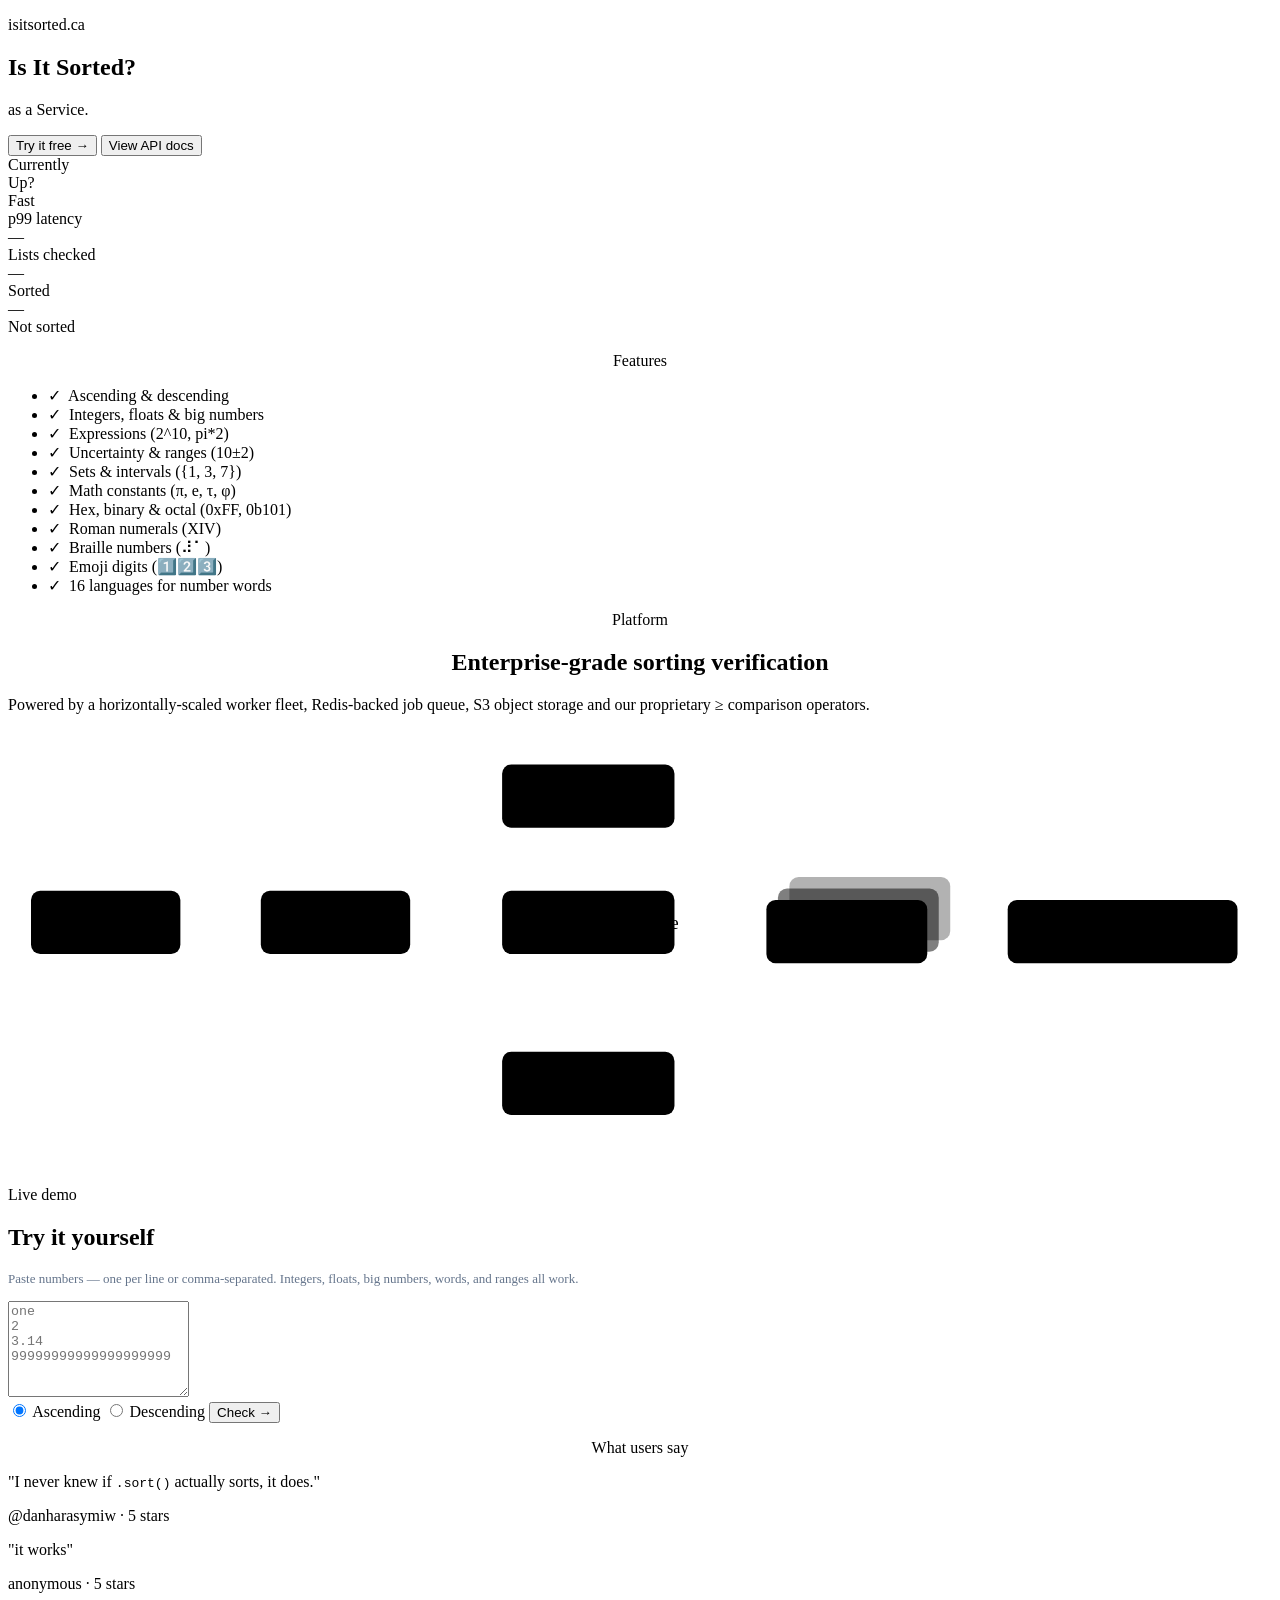
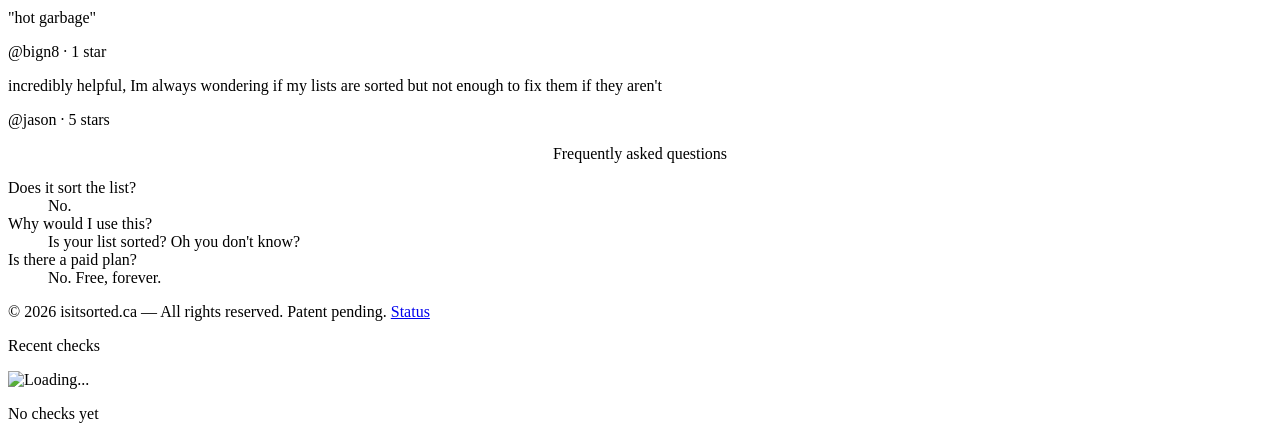
==== cmd/gateway/static/index.html @ 188f25aa "fix: force text-anchor=middle as SVG attribute, fix arrow touching box" ====
<!doctype html>
<html lang="en">
  <head>
    <meta charset="UTF-8" />
    <meta name="viewport" content="width=device-width, initial-scale=1.0" />
    <title>Is It Sorted?</title>
    <link rel="stylesheet" href="/style.css" />
    <script src="https://unpkg.com/htmx.org@2.0.0/dist/htmx.min.js"></script>
    <script src="https://unpkg.com/htmx-ext-sse@2.2.2/sse.js"></script>
  </head>
  <body>
    <div class="page">
      <!-- Hero -->
      <section class="hero">
        <p class="brand">isitsorted.ca</p>
        <h1>Is It Sorted?</h1>
        <p class="tagline">as a Service.</p>
        <div class="hero-actions">
          <a href="#demo"
            ><button class="btn-primary">Try it free &rarr;</button></a
          >
          <a href="/docs"
            ><button class="btn-secondary">View API docs</button></a
          >
        </div>
      </section>

      <!-- Stats -->
      <section class="stats">
        <div class="stat">
          <div class="stat-value">Currently</div>
          <div class="stat-label">Up?</div>
        </div>
        <div class="stat">
          <div class="stat-value">Fast</div>
          <div class="stat-label">p99 latency</div>
        </div>
        <div class="stat">
          <div
            id="count-display"
            class="stat-value live"
            hx-get="/count"
            hx-trigger="load"
          >
            &mdash;
          </div>
          <div class="stat-label">Lists checked</div>
        </div>
        <div class="stat">
          <div id="sorted-count-display" class="stat-value live">&mdash;</div>
          <div class="stat-label">Sorted</div>
        </div>
        <div class="stat">
          <div id="not-sorted-count-display" class="stat-value live">
            &mdash;
          </div>
          <div class="stat-label">Not sorted</div>
        </div>
      </section>

      <!-- Features -->
      <section class="features">
        <p class="overline" style="text-align: center">Features</p>
        <ul>
          <li>
            <span class="check">&#10003;</span> &nbsp;Ascending &amp; descending
          </li>
          <li>
            <span class="check">&#10003;</span> &nbsp;Integers, floats &amp; big
            numbers
          </li>
          <li>
            <span class="check">&#10003;</span> &nbsp;Expressions (2^10, pi*2)
          </li>
          <li>
            <span class="check">&#10003;</span> &nbsp;Uncertainty &amp; ranges
            (10&plusmn;2)
          </li>
          <li>
            <span class="check">&#10003;</span> &nbsp;Sets &amp; intervals ({1,
            3, 7})
          </li>
          <li>
            <span class="check">&#10003;</span> &nbsp;Math constants (&pi;, e,
            &tau;, &phi;)
          </li>
          <li>
            <span class="check">&#10003;</span> &nbsp;Hex, binary &amp; octal
            (0xFF, 0b101)
          </li>
          <li>
            <span class="check">&#10003;</span> &nbsp;Roman numerals (XIV)
          </li>
          <li>
            <span class="check">&#10003;</span> &nbsp;Braille numbers
            (&#10300;&#10241;)
          </li>
          <li>
            <span class="check">&#10003;</span> &nbsp;Emoji digits
            (1&#xFE0F;&#x20E3;2&#xFE0F;&#x20E3;3&#xFE0F;&#x20E3;)
          </li>
          <li>
            <span class="check">&#10003;</span> &nbsp;16 languages for number
            words
          </li>
        </ul>
      </section>

      <!-- Architecture -->
      <section class="architecture">
        <p class="overline" style="text-align: center">Platform</p>
        <h2 style="text-align: center">
          Enterprise-grade sorting verification
        </h2>
        <p class="architecture-subtitle">
          Powered by a horizontally-scaled worker fleet, Redis-backed job queue,
          S3 object storage and our proprietary ≥ comparison operators.
        </p>
        <div class="architecture-diagram">
          <svg
            viewBox="0 0 1100 380"
            xmlns="http://www.w3.org/2000/svg"
            role="img"
            aria-label="Architecture diagram: Client, Gateway, Job Queue, Result Store, Bucket, Workers, and Proprietary ≥ comparison operator."
          >
            <defs>
              <marker id="arrowhead" markerWidth="10" markerHeight="7" refX="9" refY="3.5" orient="auto">
                <polygon class="arch-arrowhead" points="0 0, 10 3.5, 0 7" />
              </marker>
            </defs>

            <!-- Row 1: Job Queue (y=30) -->
            <rect class="arch-box" x="430" y="30" width="150" height="55" rx="8" />
            <text class="arch-label" x="505" y="63">Job Queue</text>

            <!-- Row 2: Client, Gateway, Result Store, Workers, Proprietary (y=140) -->
            <rect class="arch-box" x="20" y="140" width="130" height="55" rx="8" />
            <text class="arch-label" x="85" y="173">Client</text>

            <rect class="arch-box" x="220" y="140" width="130" height="55" rx="8" />
            <text class="arch-label" x="285" y="173">Gateway</text>

            <rect class="arch-box" x="430" y="140" width="150" height="55" rx="8" />
            <text class="arch-label" x="505" y="173">Result Store</text>

            <rect class="arch-box" x="680" y="128" width="140" height="55" rx="8" opacity="0.3" />
            <rect class="arch-box" x="670" y="138" width="140" height="55" rx="8" opacity="0.5" />
            <rect class="arch-box" x="660" y="148" width="140" height="55" rx="8" />
            <text class="arch-label" x="730" y="181">Workers</text>

            <rect class="arch-box" x="870" y="148" width="200" height="55" rx="8" />
            <text class="arch-proprietary" x="970" y="171" text-anchor="middle">Proprietary</text>
            <text class="arch-proprietary arch-proprietary-code" x="970" y="191" text-anchor="middle">≥</text>

            <!-- Row 3: Bucket (y=280) -->
            <rect class="arch-box" x="430" y="280" width="150" height="55" rx="8" />
            <text class="arch-label" x="505" y="313">Bucket</text>

            <!-- Arrows -->
            <!-- Client → Gateway -->
            <line class="arch-arrow flow-right" x1="150" y1="167" x2="220" y2="167" />
            <!-- Gateway → Job Queue -->
            <line class="arch-arrow flow-right" x1="350" y1="152" x2="430" y2="62" />
            <!-- Gateway → Bucket -->
            <line class="arch-arrow flow-right" x1="350" y1="183" x2="430" y2="300" />
            <!-- Job Queue → Workers -->
            <line class="arch-arrow flow-right" x1="580" y1="57" x2="660" y2="160" />
            <!-- Workers → Proprietary -->
            <line class="arch-arrow flow-right" x1="800" y1="175" x2="868" y2="175" />
            <!-- Workers → Result Store -->
            <line class="arch-arrow flow-left" x1="660" y1="170" x2="580" y2="167" />
            <!-- Workers → Bucket -->
            <line class="arch-arrow flow-left" x1="660" y1="190" x2="580" y2="295" />
            <!-- Result Store → Gateway -->
            <line class="arch-arrow flow-left" x1="430" y1="167" x2="350" y2="167" />
          </svg>
        </div>
      </section>

      <!-- Form -->
      <section id="demo">
        <p class="overline">Live demo</p>
        <h2>Try it yourself</h2>
        <p style="font-size: 13px; color: #64748b; margin: 0 0 14px">
          Paste numbers &mdash; one per line or comma-separated. Integers,
          floats, big numbers, words, and ranges all work.
        </p>
        <form
          hx-post="/is-sorted"
          hx-target="#result"
          hx-swap="innerHTML"
          hx-on::config-request="if(!event.detail.parameters.list) event.detail.parameters.list = this.querySelector('textarea').placeholder"
        >
          <textarea
            name="list"
            rows="6"
            placeholder="one&#10;2&#10;3.14&#10;99999999999999999999"
          ></textarea>
          <div class="controls">
            <label class="radio-label">
              <input type="radio" name="order" value="asc" checked />
              <span class="radio-dot"></span>
              Ascending
            </label>
            <label class="radio-label">
              <input type="radio" name="order" value="desc" />
              <span class="radio-dot"></span>
              Descending
            </label>
            <button type="submit" class="btn-primary" style="margin-left: auto">
              Check &rarr;
            </button>
          </div>
        </form>
        <div id="result"></div>
      </section>

      <!-- Testimonials -->
      <section>
        <p class="overline" style="text-align: center">What users say</p>
        <div class="testimonials-list">
          <div class="testimonial-card">
            <p>
              "I never knew if <code>.sort()</code> actually sorts, it does."
            </p>
            <div class="testimonial-author">
              @danharasymiw <span>&middot; 5 stars</span>
            </div>
          </div>
          <div class="testimonial-card">
            <p>"it works"</p>
            <div class="testimonial-author">
              anonymous <span>&middot; 5 stars</span>
            </div>
          </div>
          <div class="testimonial-card">
            <p>"hot garbage"</p>
            <div class="testimonial-author">
              @bign8 <span>&middot; 1 star</span>
            </div>
          </div>
          <div class="testimonial-card">
            <p>
              incredibly helpful, Im always wondering if my lists are sorted but
              not enough to fix them if they aren't
            </p>
            <div class="testimonial-author">
              @jason <span>&middot; 5 stars</span>
            </div>
          </div>
        </div>
      </section>

      <!-- FAQ -->
      <section>
        <p class="overline" style="text-align: center">
          Frequently asked questions
        </p>
        <dl class="faq-list">
          <div class="faq-item">
            <dt>Does it sort the list?</dt>
            <dd>No.</dd>
          </div>
          <div class="faq-item">
            <dt>Why would I use this?</dt>
            <dd>Is your list sorted? Oh you don't know?</dd>
          </div>
          <div class="faq-item">
            <dt>Is there a paid plan?</dt>
            <dd>No. Free, forever.</dd>
          </div>
        </dl>
      </section>

      <!-- Footer -->
      <section class="footer">
        <span class="left"
          >&copy; 2026 isitsorted.ca &mdash; All rights reserved. Patent
          pending.</span
        >
        <a href="https://status.isitsorted.ca" class="footer-link">Status</a>
      </section>
    </div>

    <!-- Activity feed sidebar -->
    <div class="activity-sidebar">
      <p class="activity-title">Recent checks</p>
      <div
        id="activity-feed"
        hx-get="/activity"
        hx-trigger="load, every 5s [document.visibilityState=='visible'], activityUpdated from:body"
        hx-swap="innerHTML"
        hx-indicator="#activity-spinner"
      >
        <img
          id="activity-spinner"
          class="htmx-indicator activity-spinner"
          src="/spinner.svg"
          alt="Loading..."
        />
        <p class="activity-empty">No checks yet</p>
      </div>
    </div>

    <script>
      // The async /is-sorted flow streams job status over SSE. When that
      // stream closes (job finished), refresh the counters and activity
      // feed, since the old inline OOB-swap approach doesn't apply here.
      document.body.addEventListener("htmx:sseClose", function () {
        htmx.ajax("GET", "/count", {
          target: "#count-display",
          swap: "innerHTML",
        });
        htmx.trigger(document.body, "activityUpdated");
      });
    </script>
  </body>
</html>
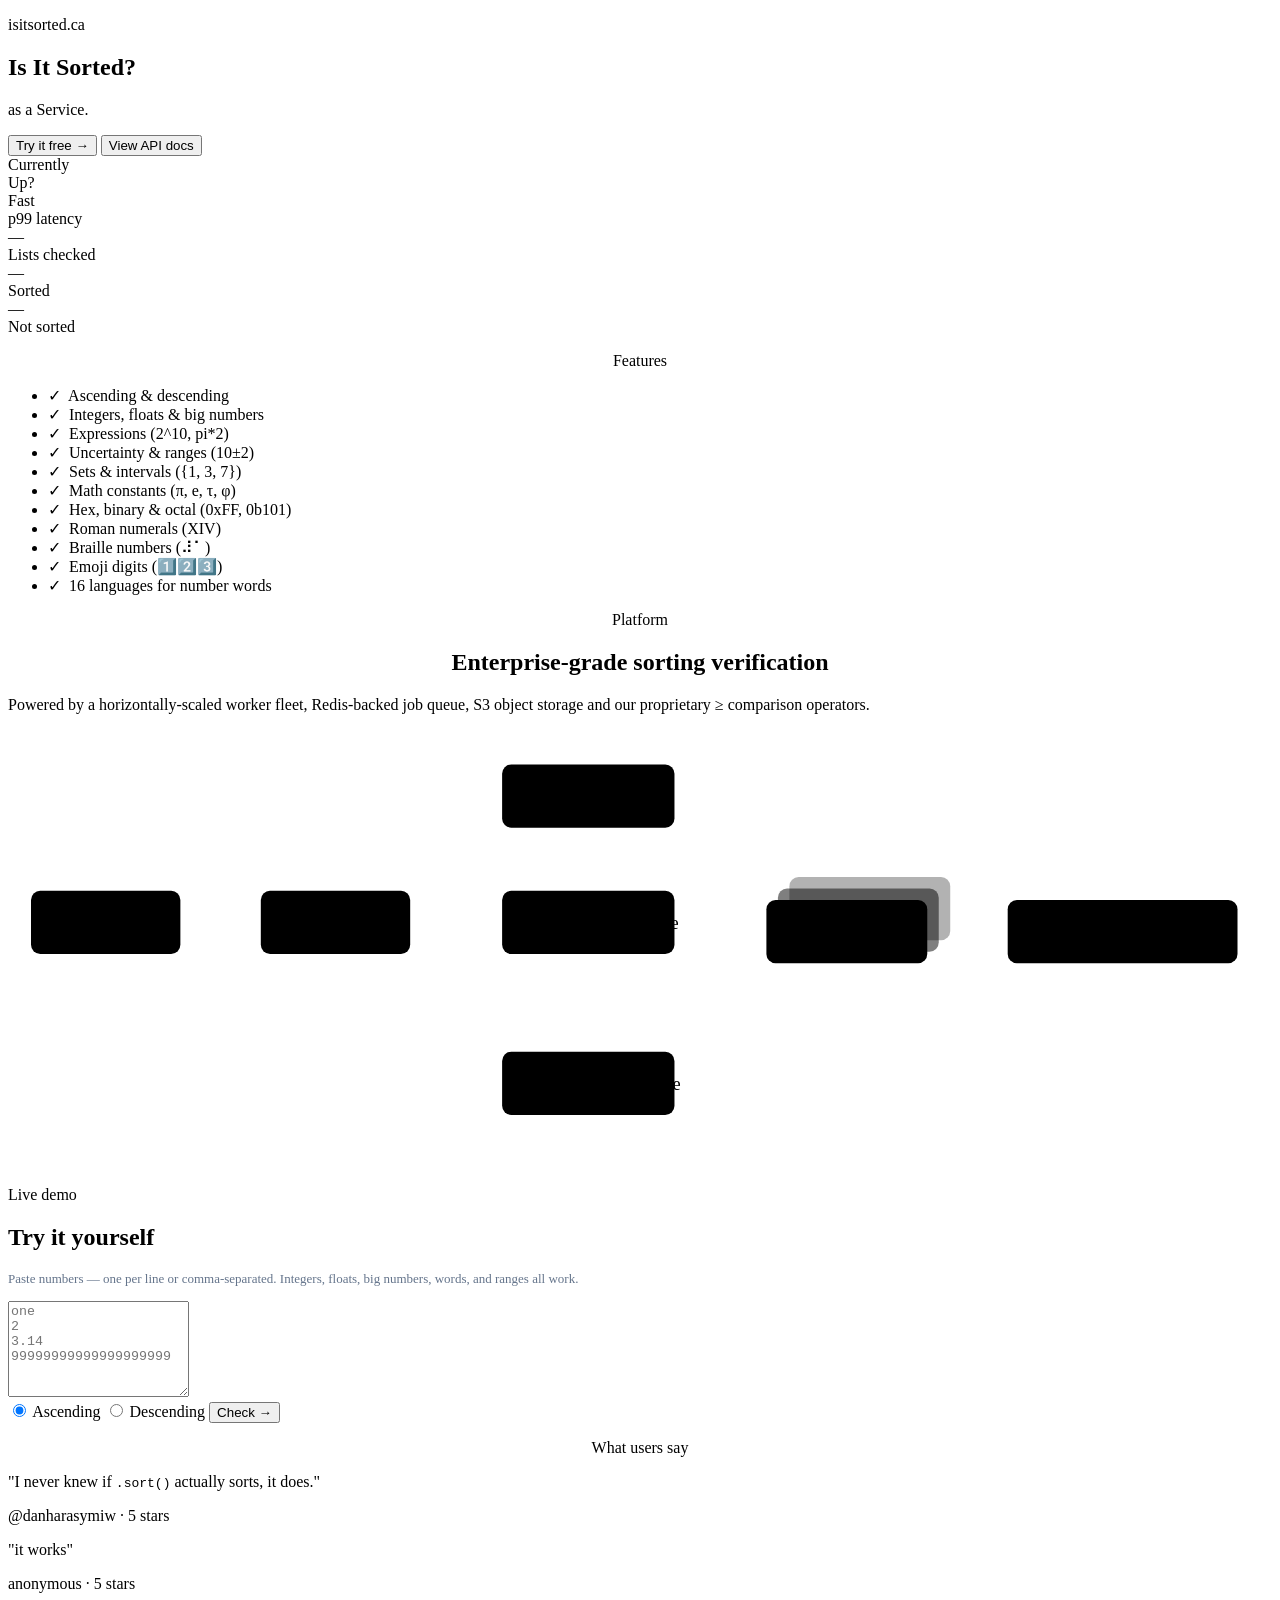
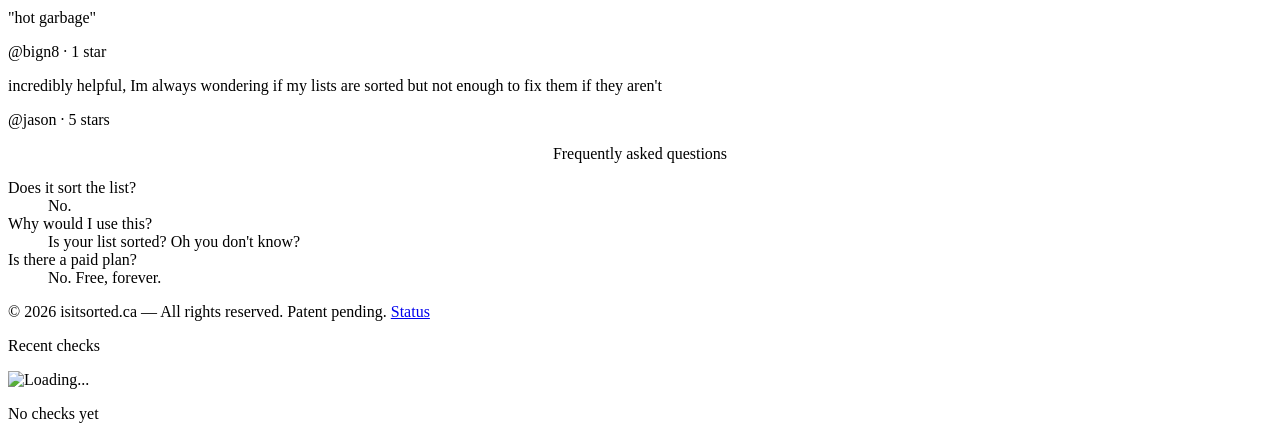
==== commit 500560da: "rename Bucket to Object Store in diagrams" ====
--- a/cmd/gateway/static/index.html
+++ b/cmd/gateway/static/index.html
@@ -121,7 +121,7 @@
             viewBox="0 0 1100 380"
             xmlns="http://www.w3.org/2000/svg"
             role="img"
-            aria-label="Architecture diagram: Client, Gateway, Job Queue, Result Store, Bucket, Workers, and Proprietary ≥ comparison operator."
+            aria-label="Architecture diagram: Client, Gateway, Job Queue, Result Store, Object Store, Workers, and Proprietary ≥ comparison operator."
           >
             <defs>
               <marker id="arrowhead" markerWidth="10" markerHeight="7" refX="9" refY="3.5" orient="auto">
@@ -149,19 +149,18 @@
             <text class="arch-label" x="730" y="181">Workers</text>
 
             <rect class="arch-box" x="870" y="148" width="200" height="55" rx="8" />
-            <text class="arch-proprietary" x="970" y="171" text-anchor="middle">Proprietary</text>
-            <text class="arch-proprietary arch-proprietary-code" x="970" y="191" text-anchor="middle">≥</text>
-
-            <!-- Row 3: Bucket (y=280) -->
+            <text class="arch-label" x="970" y="181">Proprietary ≥</text>
+
+            <!-- Row 3: Object Store (y=280) -->
             <rect class="arch-box" x="430" y="280" width="150" height="55" rx="8" />
-            <text class="arch-label" x="505" y="313">Bucket</text>
+            <text class="arch-label" x="505" y="313">Object Store</text>
 
             <!-- Arrows -->
             <!-- Client → Gateway -->
             <line class="arch-arrow flow-right" x1="150" y1="167" x2="220" y2="167" />
             <!-- Gateway → Job Queue -->
             <line class="arch-arrow flow-right" x1="350" y1="152" x2="430" y2="62" />
-            <!-- Gateway → Bucket -->
+            <!-- Gateway → Object Store -->
             <line class="arch-arrow flow-right" x1="350" y1="183" x2="430" y2="300" />
             <!-- Job Queue → Workers -->
             <line class="arch-arrow flow-right" x1="580" y1="57" x2="660" y2="160" />
@@ -169,7 +168,7 @@
             <line class="arch-arrow flow-right" x1="800" y1="175" x2="868" y2="175" />
             <!-- Workers → Result Store -->
             <line class="arch-arrow flow-left" x1="660" y1="170" x2="580" y2="167" />
-            <!-- Workers → Bucket -->
+            <!-- Workers → Object Store -->
             <line class="arch-arrow flow-left" x1="660" y1="190" x2="580" y2="295" />
             <!-- Result Store → Gateway -->
             <line class="arch-arrow flow-left" x1="430" y1="167" x2="350" y2="167" />
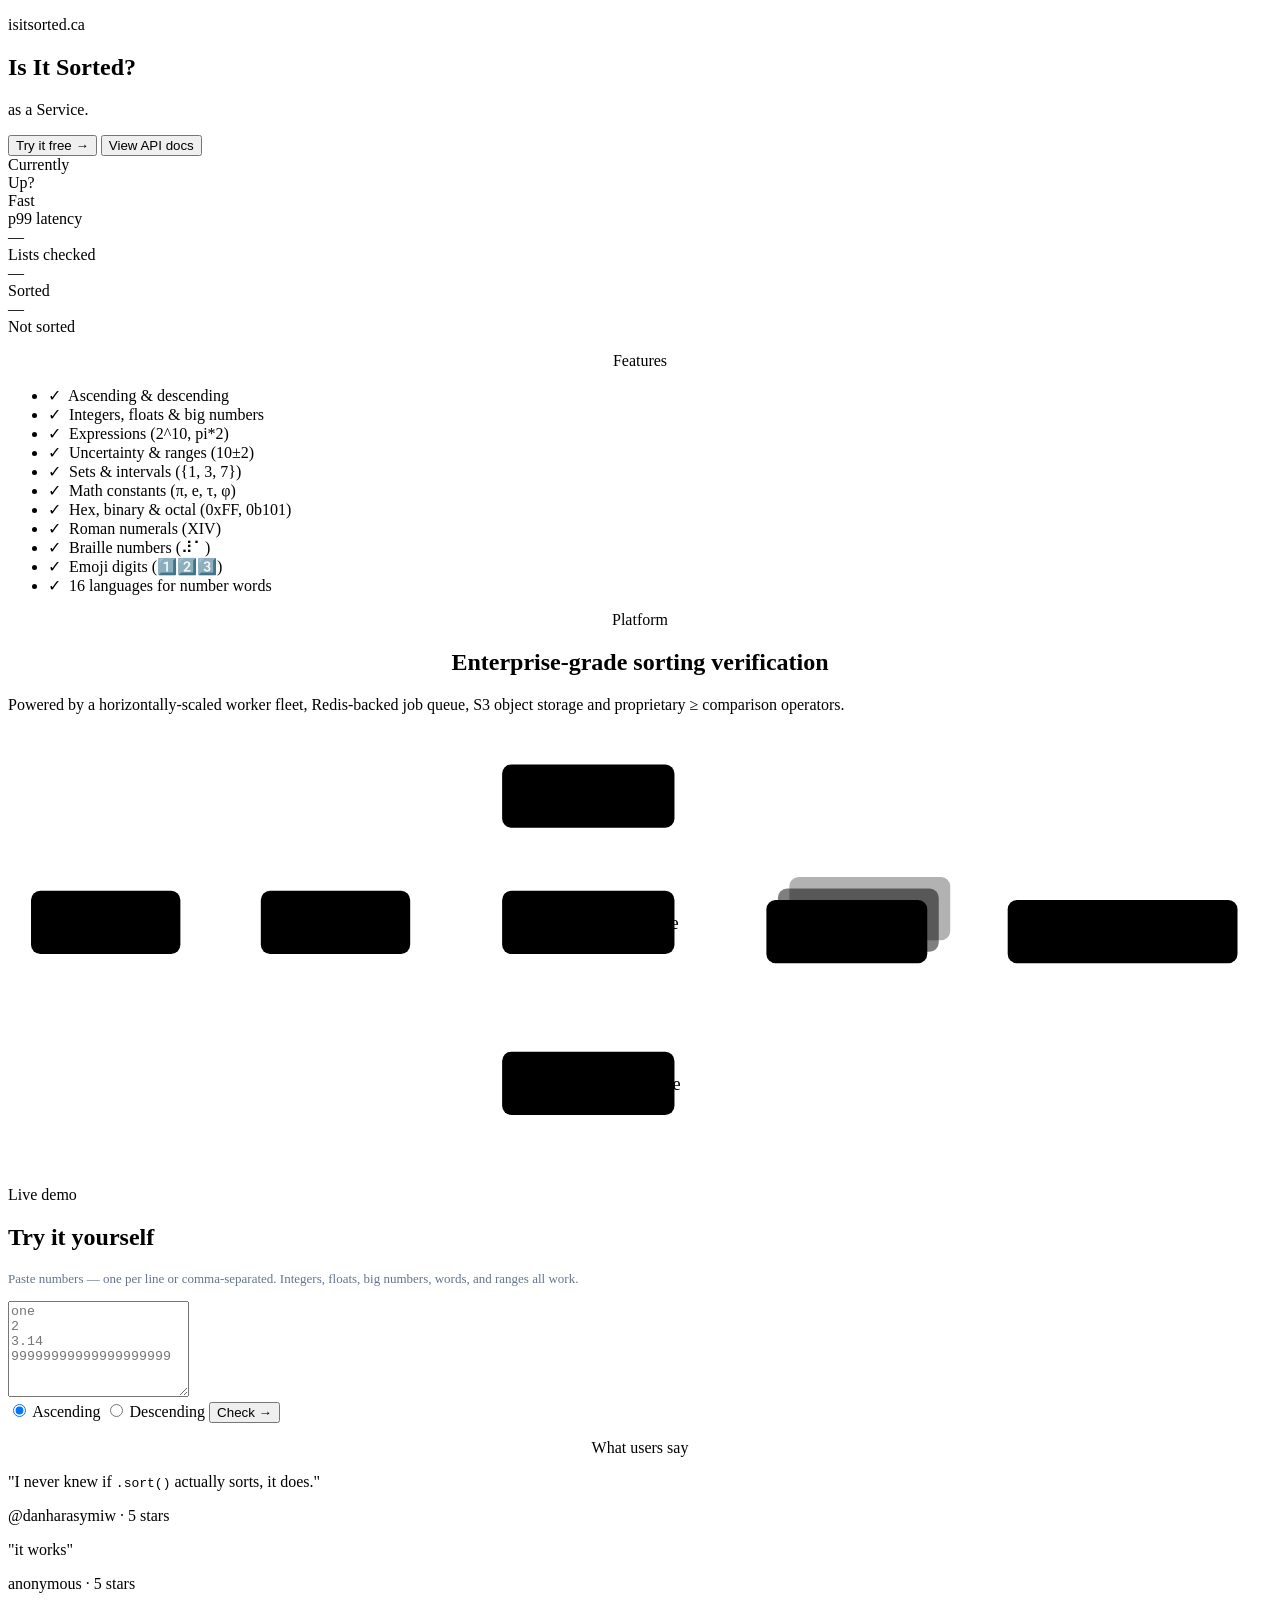
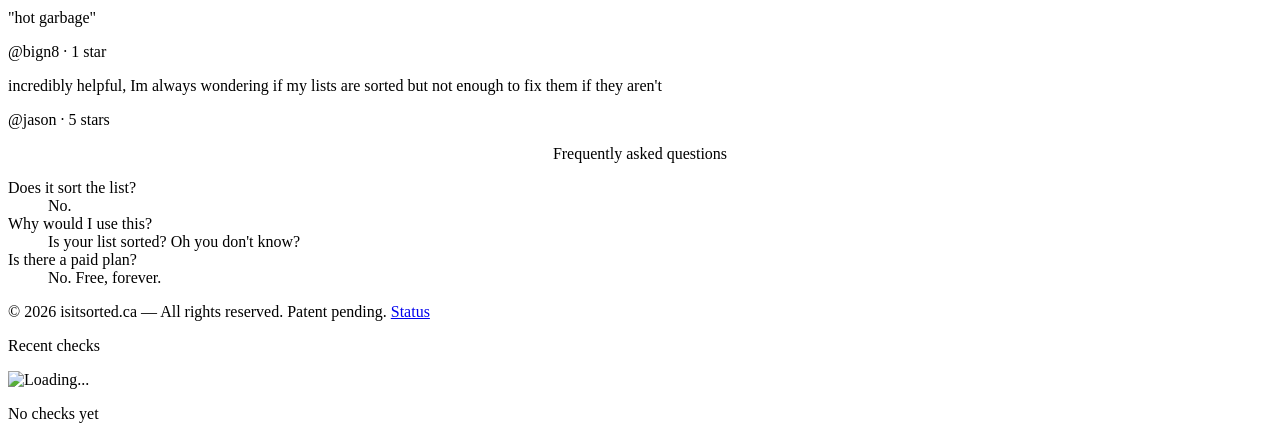
==== commit 5d0a74be: "add anchor IDs to page sections for deep linking Co-Authored-By: Claude Opus 4.6 (1M context) <norep" ====
--- a/cmd/gateway/static/index.html
+++ b/cmd/gateway/static/index.html
@@ -26,7 +26,7 @@
       </section>
 
       <!-- Stats -->
-      <section class="stats">
+      <section id="stats" class="stats">
         <div class="stat">
           <div class="stat-value">Currently</div>
           <div class="stat-label">Up?</div>
@@ -59,7 +59,7 @@
       </section>
 
       <!-- Features -->
-      <section class="features">
+      <section id="features" class="features">
         <p class="overline" style="text-align: center">Features</p>
         <ul>
           <li>
@@ -104,75 +104,194 @@
             words
           </li>
         </ul>
-      </section>
-
-      <!-- Architecture -->
-      <section class="architecture">
-        <p class="overline" style="text-align: center">Platform</p>
-        <h2 style="text-align: center">
-          Enterprise-grade sorting verification
-        </h2>
-        <p class="architecture-subtitle">
-          Powered by a horizontally-scaled worker fleet, Redis-backed job queue,
-          S3 object storage and our proprietary ≥ comparison operators.
-        </p>
-        <div class="architecture-diagram">
-          <svg
-            viewBox="0 0 1100 380"
-            xmlns="http://www.w3.org/2000/svg"
-            role="img"
-            aria-label="Architecture diagram: Client, Gateway, Job Queue, Result Store, Object Store, Workers, and Proprietary ≥ comparison operator."
-          >
-            <defs>
-              <marker id="arrowhead" markerWidth="10" markerHeight="7" refX="9" refY="3.5" orient="auto">
-                <polygon class="arch-arrowhead" points="0 0, 10 3.5, 0 7" />
-              </marker>
-            </defs>
-
-            <!-- Row 1: Job Queue (y=30) -->
-            <rect class="arch-box" x="430" y="30" width="150" height="55" rx="8" />
-            <text class="arch-label" x="505" y="63">Job Queue</text>
-
-            <!-- Row 2: Client, Gateway, Result Store, Workers, Proprietary (y=140) -->
-            <rect class="arch-box" x="20" y="140" width="130" height="55" rx="8" />
-            <text class="arch-label" x="85" y="173">Client</text>
-
-            <rect class="arch-box" x="220" y="140" width="130" height="55" rx="8" />
-            <text class="arch-label" x="285" y="173">Gateway</text>
-
-            <rect class="arch-box" x="430" y="140" width="150" height="55" rx="8" />
-            <text class="arch-label" x="505" y="173">Result Store</text>
-
-            <rect class="arch-box" x="680" y="128" width="140" height="55" rx="8" opacity="0.3" />
-            <rect class="arch-box" x="670" y="138" width="140" height="55" rx="8" opacity="0.5" />
-            <rect class="arch-box" x="660" y="148" width="140" height="55" rx="8" />
-            <text class="arch-label" x="730" y="181">Workers</text>
-
-            <rect class="arch-box" x="870" y="148" width="200" height="55" rx="8" />
-            <text class="arch-label" x="970" y="181">Proprietary ≥</text>
-
-            <!-- Row 3: Object Store (y=280) -->
-            <rect class="arch-box" x="430" y="280" width="150" height="55" rx="8" />
-            <text class="arch-label" x="505" y="313">Object Store</text>
-
-            <!-- Arrows -->
-            <!-- Client → Gateway -->
-            <line class="arch-arrow flow-right" x1="150" y1="167" x2="220" y2="167" />
-            <!-- Gateway → Job Queue -->
-            <line class="arch-arrow flow-right" x1="350" y1="152" x2="430" y2="62" />
-            <!-- Gateway → Object Store -->
-            <line class="arch-arrow flow-right" x1="350" y1="183" x2="430" y2="300" />
-            <!-- Job Queue → Workers -->
-            <line class="arch-arrow flow-right" x1="580" y1="57" x2="660" y2="160" />
-            <!-- Workers → Proprietary -->
-            <line class="arch-arrow flow-right" x1="800" y1="175" x2="868" y2="175" />
-            <!-- Workers → Result Store -->
-            <line class="arch-arrow flow-left" x1="660" y1="170" x2="580" y2="167" />
-            <!-- Workers → Object Store -->
-            <line class="arch-arrow flow-left" x1="660" y1="190" x2="580" y2="295" />
-            <!-- Result Store → Gateway -->
-            <line class="arch-arrow flow-left" x1="430" y1="167" x2="350" y2="167" />
-          </svg>
+
+        <div id="platform" class="architecture">
+          <p class="overline" style="text-align: center">Platform</p>
+          <h2 style="text-align: center">
+            Enterprise-grade sorting verification
+          </h2>
+          <p class="architecture-subtitle">
+            Powered by a horizontally-scaled worker fleet, Redis-backed job
+            queue, S3 object storage and proprietary ≥ comparison operators.
+          </p>
+          <div class="architecture-diagram">
+            <svg
+              viewBox="0 0 1100 380"
+              xmlns="http://www.w3.org/2000/svg"
+              role="img"
+              aria-label="Architecture diagram: Client, Gateway, Job Queue, Result Store, Object Store, Workers, and Proprietary ≥ comparison operator."
+            >
+              <defs>
+                <marker
+                  id="arrowhead"
+                  markerWidth="10"
+                  markerHeight="7"
+                  refX="9"
+                  refY="3.5"
+                  orient="auto"
+                >
+                  <polygon class="arch-arrowhead" points="0 0, 10 3.5, 0 7" />
+                </marker>
+              </defs>
+
+              <!-- Row 1: Job Queue (y=30) -->
+              <rect
+                class="arch-box"
+                x="430"
+                y="30"
+                width="150"
+                height="55"
+                rx="8"
+              />
+              <text class="arch-label" x="505" y="63">Job Queue</text>
+
+              <!-- Row 2: Client, Gateway, Result Store, Workers, Proprietary (y=140) -->
+              <rect
+                class="arch-box"
+                x="20"
+                y="140"
+                width="130"
+                height="55"
+                rx="8"
+              />
+              <text class="arch-label" x="85" y="173">Client</text>
+
+              <rect
+                class="arch-box"
+                x="220"
+                y="140"
+                width="130"
+                height="55"
+                rx="8"
+              />
+              <text class="arch-label" x="285" y="173">Gateway</text>
+
+              <rect
+                class="arch-box"
+                x="430"
+                y="140"
+                width="150"
+                height="55"
+                rx="8"
+              />
+              <text class="arch-label" x="505" y="173">Result Store</text>
+
+              <rect
+                class="arch-box"
+                x="680"
+                y="128"
+                width="140"
+                height="55"
+                rx="8"
+                opacity="0.3"
+              />
+              <rect
+                class="arch-box"
+                x="670"
+                y="138"
+                width="140"
+                height="55"
+                rx="8"
+                opacity="0.5"
+              />
+              <rect
+                class="arch-box"
+                x="660"
+                y="148"
+                width="140"
+                height="55"
+                rx="8"
+              />
+              <text class="arch-label" x="730" y="181">Workers</text>
+
+              <rect
+                class="arch-box"
+                x="870"
+                y="148"
+                width="200"
+                height="55"
+                rx="8"
+              />
+              <text class="arch-label" x="970" y="181">Proprietary ≥</text>
+
+              <!-- Row 3: Object Store (y=280) -->
+              <rect
+                class="arch-box"
+                x="430"
+                y="280"
+                width="150"
+                height="55"
+                rx="8"
+              />
+              <text class="arch-label" x="505" y="313">Object Store</text>
+
+              <!-- Arrows -->
+              <!-- Client → Gateway -->
+              <line
+                class="arch-arrow flow-right"
+                x1="150"
+                y1="167"
+                x2="220"
+                y2="167"
+              />
+              <!-- Gateway → Job Queue -->
+              <line
+                class="arch-arrow flow-right"
+                x1="350"
+                y1="152"
+                x2="430"
+                y2="62"
+              />
+              <!-- Gateway → Object Store -->
+              <line
+                class="arch-arrow flow-right"
+                x1="350"
+                y1="183"
+                x2="430"
+                y2="300"
+              />
+              <!-- Job Queue → Workers -->
+              <line
+                class="arch-arrow flow-right"
+                x1="580"
+                y1="57"
+                x2="660"
+                y2="160"
+              />
+              <!-- Workers → Proprietary -->
+              <line
+                class="arch-arrow flow-right"
+                x1="800"
+                y1="175"
+                x2="868"
+                y2="175"
+              />
+              <!-- Workers → Result Store -->
+              <line
+                class="arch-arrow flow-left"
+                x1="660"
+                y1="170"
+                x2="580"
+                y2="167"
+              />
+              <!-- Workers → Object Store -->
+              <line
+                class="arch-arrow flow-left"
+                x1="660"
+                y1="190"
+                x2="580"
+                y2="295"
+              />
+              <!-- Result Store → Gateway -->
+              <line
+                class="arch-arrow flow-left"
+                x1="430"
+                y1="167"
+                x2="350"
+                y2="167"
+              />
+            </svg>
+          </div>
         </div>
       </section>
 
@@ -215,7 +334,7 @@
       </section>
 
       <!-- Testimonials -->
-      <section>
+      <section id="testimonials">
         <p class="overline" style="text-align: center">What users say</p>
         <div class="testimonials-list">
           <div class="testimonial-card">
@@ -251,7 +370,7 @@
       </section>
 
       <!-- FAQ -->
-      <section>
+      <section id="faq">
         <p class="overline" style="text-align: center">
           Frequently asked questions
         </p>
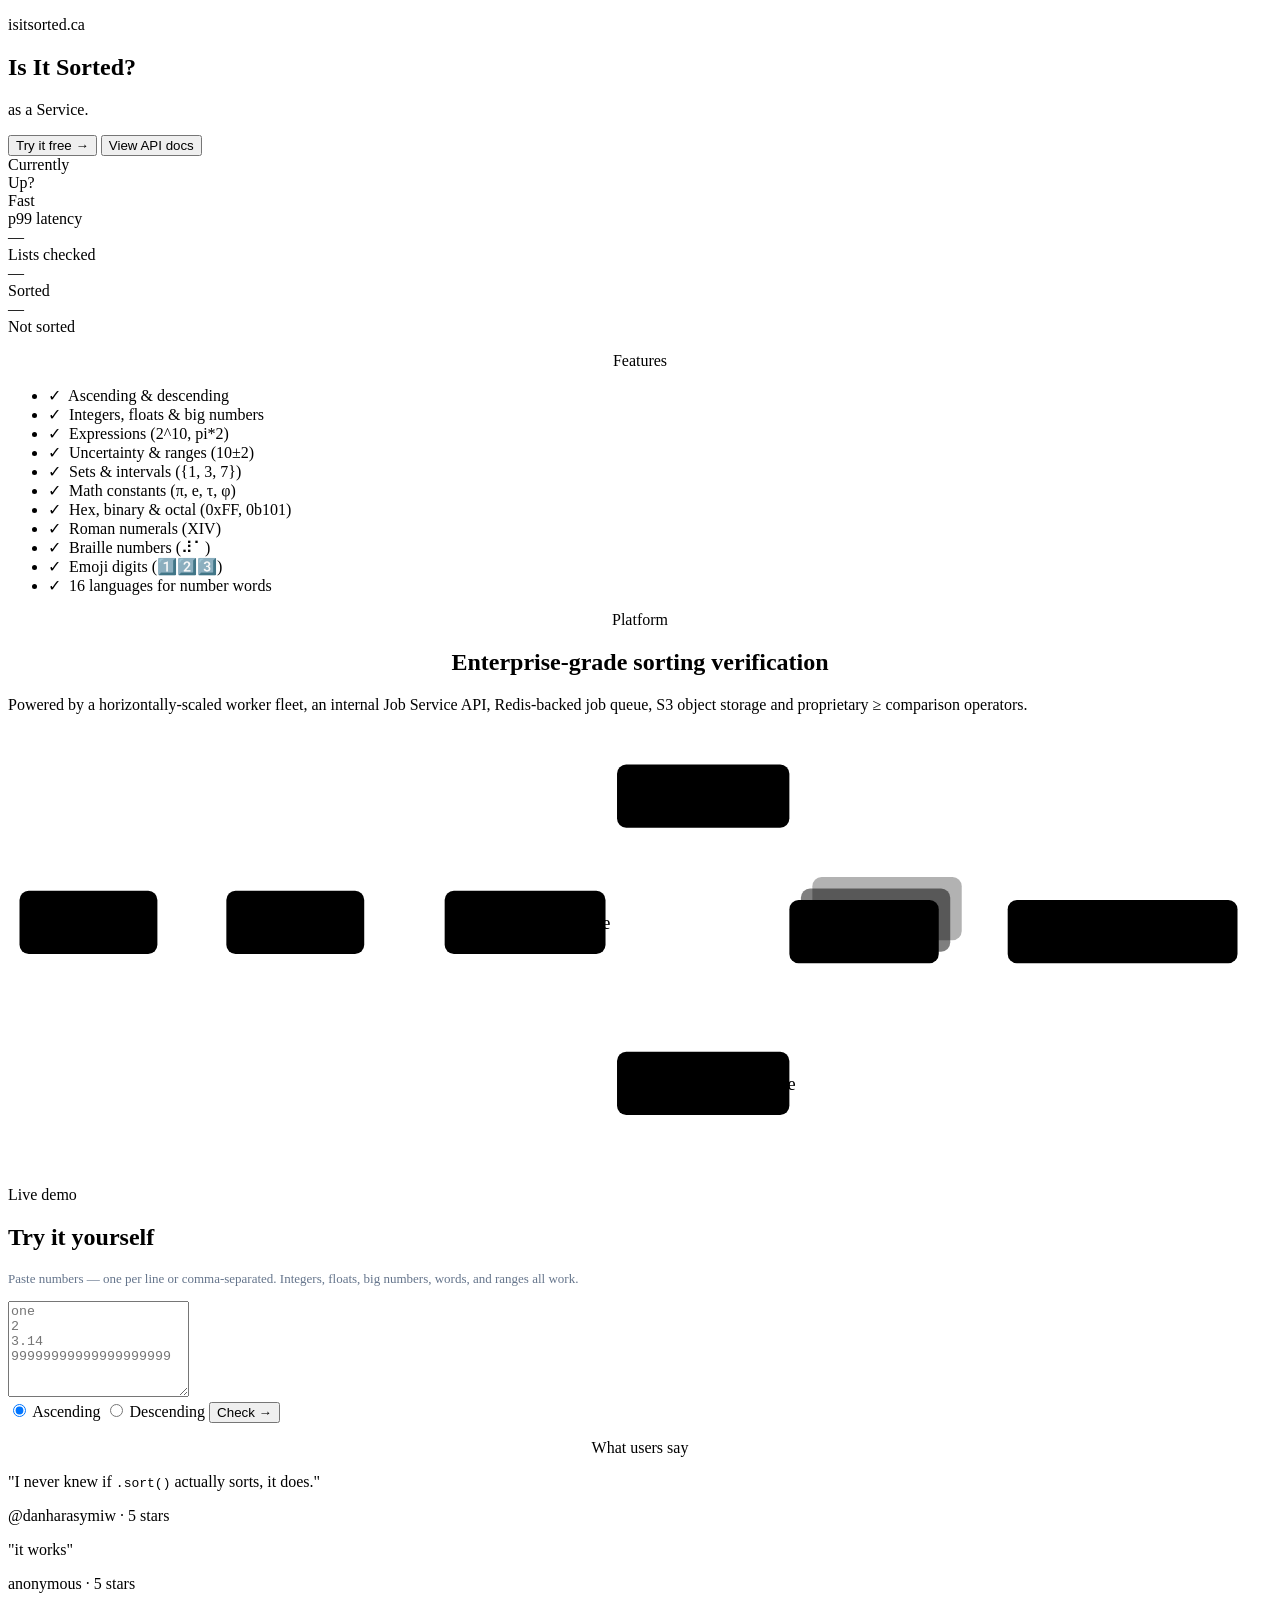
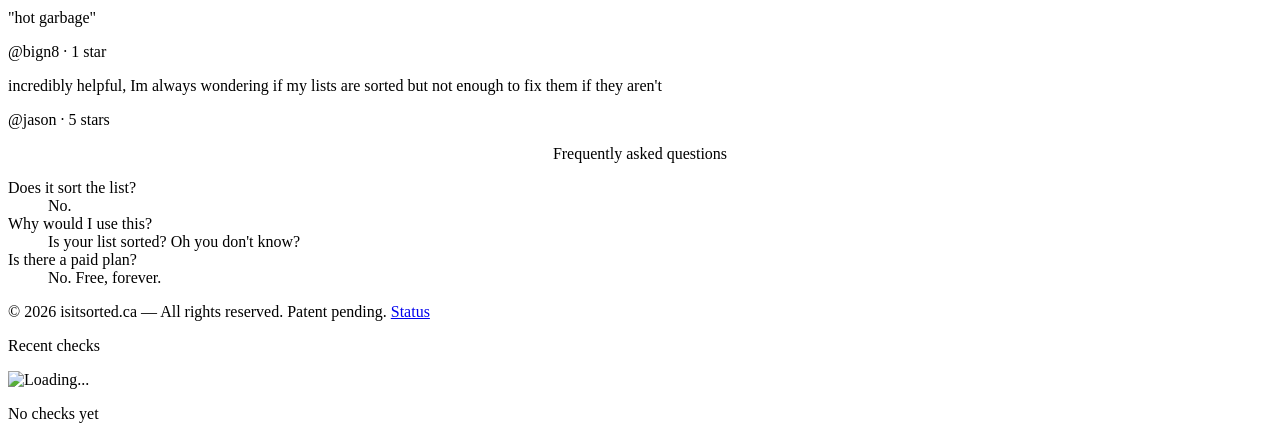
==== commit 054c3cae: "update architecture diagram to show job service Gateway now routes through the Job Service instead o" ====
--- a/cmd/gateway/static/index.html
+++ b/cmd/gateway/static/index.html
@@ -111,15 +111,16 @@
             Enterprise-grade sorting verification
           </h2>
           <p class="architecture-subtitle">
-            Powered by a horizontally-scaled worker fleet, Redis-backed job
-            queue, S3 object storage and proprietary ≥ comparison operators.
+            Powered by a horizontally-scaled worker fleet, an internal
+            Job Service API, Redis-backed job queue, S3 object storage and
+            proprietary ≥ comparison operators.
           </p>
           <div class="architecture-diagram">
             <svg
               viewBox="0 0 1100 380"
               xmlns="http://www.w3.org/2000/svg"
               role="img"
-              aria-label="Architecture diagram: Client, Gateway, Job Queue, Result Store, Object Store, Workers, and Proprietary ≥ comparison operator."
+              aria-label="Architecture diagram: Client, Gateway, Job Service, Job Queue, Object Store, Workers, and Proprietary ≥ comparison operator."
             >
               <defs>
                 <marker
@@ -137,72 +138,72 @@
               <!-- Row 1: Job Queue (y=30) -->
               <rect
                 class="arch-box"
-                x="430"
+                x="530"
                 y="30"
                 width="150"
                 height="55"
                 rx="8"
               />
-              <text class="arch-label" x="505" y="63">Job Queue</text>
-
-              <!-- Row 2: Client, Gateway, Result Store, Workers, Proprietary (y=140) -->
-              <rect
-                class="arch-box"
-                x="20"
+              <text class="arch-label" x="605" y="63">Job Queue</text>
+
+              <!-- Row 2: Client, Gateway, Job Service, Workers, Proprietary (y=140) -->
+              <rect
+                class="arch-box"
+                x="10"
                 y="140"
+                width="120"
+                height="55"
+                rx="8"
+              />
+              <text class="arch-label" x="70" y="173">Client</text>
+
+              <rect
+                class="arch-box"
+                x="190"
+                y="140"
+                width="120"
+                height="55"
+                rx="8"
+              />
+              <text class="arch-label" x="250" y="173">Gateway</text>
+
+              <rect
+                class="arch-box"
+                x="380"
+                y="140"
+                width="140"
+                height="55"
+                rx="8"
+              />
+              <text class="arch-label" x="450" y="173">Job Service</text>
+
+              <rect
+                class="arch-box"
+                x="700"
+                y="128"
                 width="130"
                 height="55"
                 rx="8"
-              />
-              <text class="arch-label" x="85" y="173">Client</text>
-
-              <rect
-                class="arch-box"
-                x="220"
-                y="140"
+                opacity="0.3"
+              />
+              <rect
+                class="arch-box"
+                x="690"
+                y="138"
                 width="130"
                 height="55"
                 rx="8"
-              />
-              <text class="arch-label" x="285" y="173">Gateway</text>
-
-              <rect
-                class="arch-box"
-                x="430"
-                y="140"
-                width="150"
-                height="55"
-                rx="8"
-              />
-              <text class="arch-label" x="505" y="173">Result Store</text>
-
+                opacity="0.5"
+              />
               <rect
                 class="arch-box"
                 x="680"
-                y="128"
-                width="140"
-                height="55"
-                rx="8"
-                opacity="0.3"
-              />
-              <rect
-                class="arch-box"
-                x="670"
-                y="138"
-                width="140"
-                height="55"
-                rx="8"
-                opacity="0.5"
-              />
-              <rect
-                class="arch-box"
-                x="660"
                 y="148"
-                width="140"
-                height="55"
-                rx="8"
-              />
-              <text class="arch-label" x="730" y="181">Workers</text>
+                width="130"
+                height="55"
+                rx="8"
+              />
+              <text class="arch-label" x="745" y="181">Workers</text>
 
               <rect
                 class="arch-box"
@@ -217,78 +218,78 @@
               <!-- Row 3: Object Store (y=280) -->
               <rect
                 class="arch-box"
-                x="430"
+                x="530"
                 y="280"
                 width="150"
                 height="55"
                 rx="8"
               />
-              <text class="arch-label" x="505" y="313">Object Store</text>
+              <text class="arch-label" x="605" y="313">Object Store</text>
 
               <!-- Arrows -->
               <!-- Client → Gateway -->
               <line
                 class="arch-arrow flow-right"
-                x1="150"
+                x1="130"
                 y1="167"
-                x2="220"
+                x2="190"
                 y2="167"
               />
-              <!-- Gateway → Job Queue -->
-              <line
-                class="arch-arrow flow-right"
-                x1="350"
+              <!-- Gateway → Job Service -->
+              <line
+                class="arch-arrow flow-right"
+                x1="310"
+                y1="160"
+                x2="380"
+                y2="160"
+              />
+              <!-- Job Service → Gateway (response) -->
+              <line
+                class="arch-arrow flow-left"
+                x1="380"
+                y1="175"
+                x2="310"
+                y2="175"
+              />
+              <!-- Job Service → Job Queue -->
+              <line
+                class="arch-arrow flow-right"
+                x1="520"
                 y1="152"
-                x2="430"
+                x2="530"
                 y2="62"
               />
-              <!-- Gateway → Object Store -->
-              <line
-                class="arch-arrow flow-right"
-                x1="350"
+              <!-- Job Service → Object Store -->
+              <line
+                class="arch-arrow flow-right"
+                x1="520"
                 y1="183"
-                x2="430"
+                x2="530"
                 y2="300"
               />
               <!-- Job Queue → Workers -->
               <line
                 class="arch-arrow flow-right"
-                x1="580"
+                x1="680"
                 y1="57"
-                x2="660"
+                x2="700"
                 y2="160"
               />
               <!-- Workers → Proprietary -->
               <line
                 class="arch-arrow flow-right"
-                x1="800"
+                x1="810"
                 y1="175"
                 x2="868"
                 y2="175"
               />
-              <!-- Workers → Result Store -->
+              <!-- Workers → Object Store -->
               <line
                 class="arch-arrow flow-left"
-                x1="660"
-                y1="170"
-                x2="580"
-                y2="167"
-              />
-              <!-- Workers → Object Store -->
-              <line
-                class="arch-arrow flow-left"
-                x1="660"
+                x1="680"
                 y1="190"
-                x2="580"
+                x2="680"
                 y2="295"
-              />
-              <!-- Result Store → Gateway -->
-              <line
-                class="arch-arrow flow-left"
-                x1="430"
-                y1="167"
-                x2="350"
-                y2="167"
               />
             </svg>
           </div>
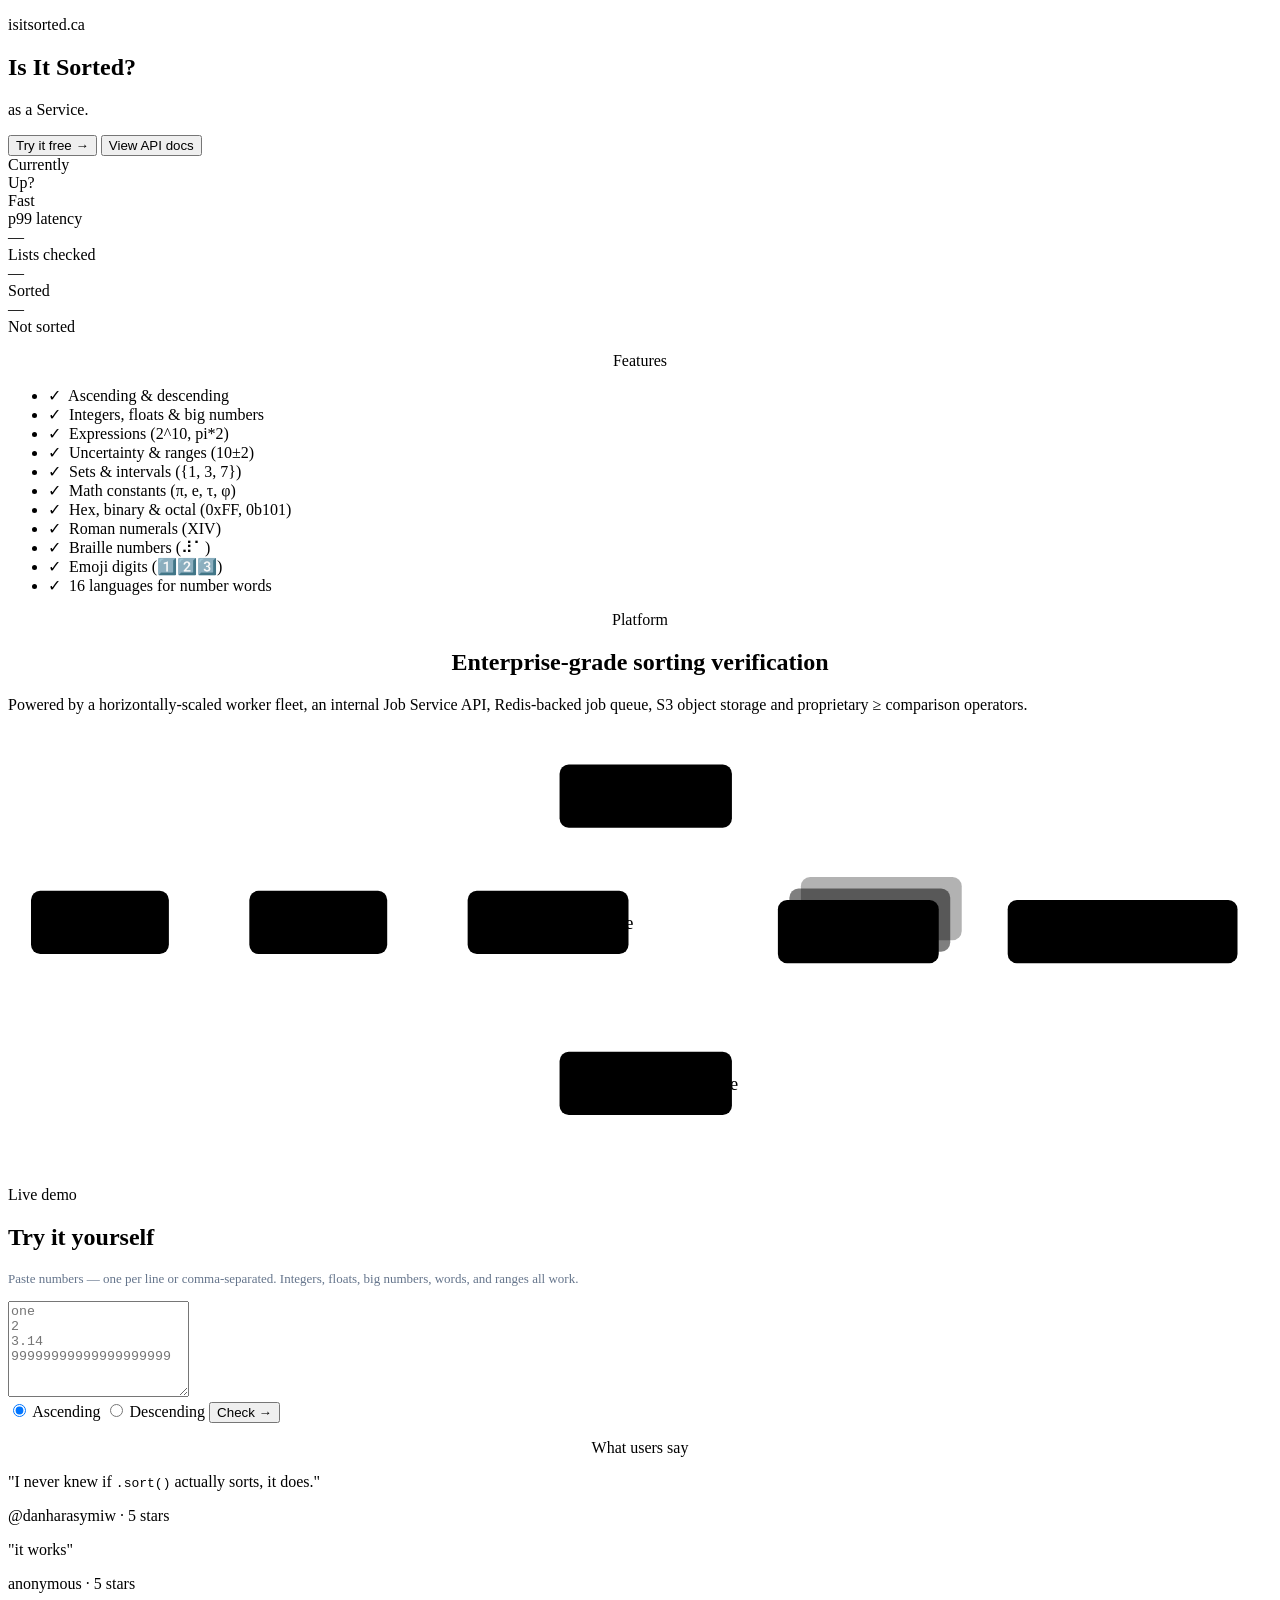
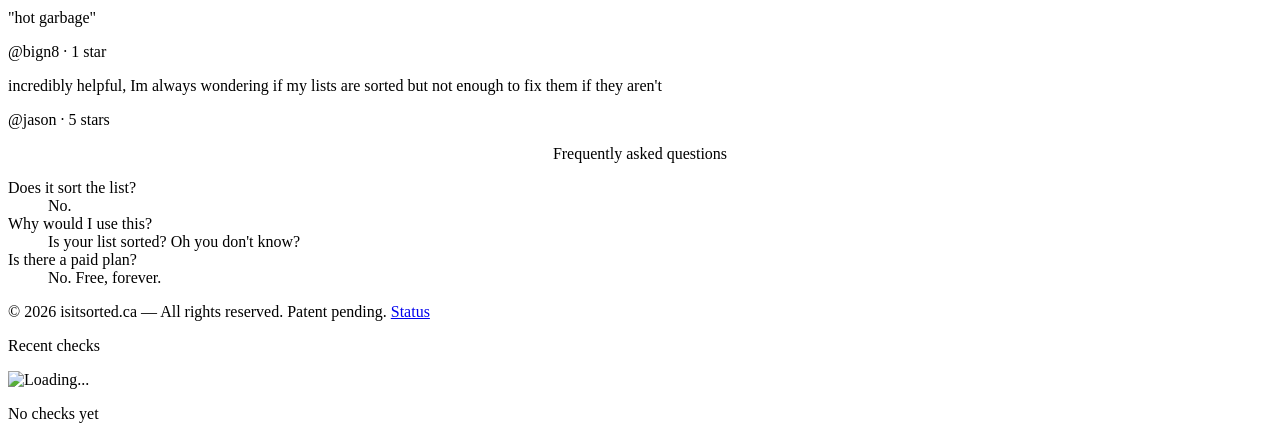
==== commit c5c44ff6: "fix architecture diagram layout and arrow consistency All arrows now show primary data flow directio" ====
--- a/cmd/gateway/static/index.html
+++ b/cmd/gateway/static/index.html
@@ -138,72 +138,72 @@
               <!-- Row 1: Job Queue (y=30) -->
               <rect
                 class="arch-box"
-                x="530"
+                x="480"
                 y="30"
                 width="150"
                 height="55"
                 rx="8"
               />
-              <text class="arch-label" x="605" y="63">Job Queue</text>
+              <text class="arch-label" x="555" y="63">Job Queue</text>
 
               <!-- Row 2: Client, Gateway, Job Service, Workers, Proprietary (y=140) -->
               <rect
                 class="arch-box"
-                x="10"
+                x="20"
                 y="140"
                 width="120"
                 height="55"
                 rx="8"
               />
-              <text class="arch-label" x="70" y="173">Client</text>
-
-              <rect
-                class="arch-box"
-                x="190"
+              <text class="arch-label" x="80" y="173">Client</text>
+
+              <rect
+                class="arch-box"
+                x="210"
                 y="140"
                 width="120"
                 height="55"
                 rx="8"
               />
-              <text class="arch-label" x="250" y="173">Gateway</text>
-
-              <rect
-                class="arch-box"
-                x="380"
+              <text class="arch-label" x="270" y="173">Gateway</text>
+
+              <rect
+                class="arch-box"
+                x="400"
                 y="140"
                 width="140"
                 height="55"
                 rx="8"
               />
-              <text class="arch-label" x="450" y="173">Job Service</text>
-
-              <rect
-                class="arch-box"
-                x="700"
+              <text class="arch-label" x="470" y="173">Job Service</text>
+
+              <rect
+                class="arch-box"
+                x="690"
                 y="128"
-                width="130"
+                width="140"
                 height="55"
                 rx="8"
                 opacity="0.3"
               />
               <rect
                 class="arch-box"
-                x="690"
+                x="680"
                 y="138"
-                width="130"
+                width="140"
                 height="55"
                 rx="8"
                 opacity="0.5"
               />
               <rect
                 class="arch-box"
-                x="680"
+                x="670"
                 y="148"
-                width="130"
-                height="55"
-                rx="8"
-              />
-              <text class="arch-label" x="745" y="181">Workers</text>
+                width="140"
+                height="55"
+                rx="8"
+              />
+              <text class="arch-label" x="740" y="181">Workers</text>
 
               <rect
                 class="arch-box"
@@ -218,62 +218,54 @@
               <!-- Row 3: Object Store (y=280) -->
               <rect
                 class="arch-box"
-                x="530"
+                x="480"
                 y="280"
                 width="150"
                 height="55"
                 rx="8"
               />
-              <text class="arch-label" x="605" y="313">Object Store</text>
+              <text class="arch-label" x="555" y="313">Object Store</text>
 
               <!-- Arrows -->
               <!-- Client → Gateway -->
               <line
                 class="arch-arrow flow-right"
-                x1="130"
+                x1="140"
                 y1="167"
-                x2="190"
+                x2="210"
                 y2="167"
               />
               <!-- Gateway → Job Service -->
               <line
                 class="arch-arrow flow-right"
-                x1="310"
-                y1="160"
-                x2="380"
-                y2="160"
-              />
-              <!-- Job Service → Gateway (response) -->
-              <line
-                class="arch-arrow flow-left"
-                x1="380"
-                y1="175"
-                x2="310"
-                y2="175"
+                x1="330"
+                y1="167"
+                x2="400"
+                y2="167"
               />
               <!-- Job Service → Job Queue -->
               <line
                 class="arch-arrow flow-right"
-                x1="520"
-                y1="152"
-                x2="530"
-                y2="62"
+                x1="540"
+                y1="147"
+                x2="540"
+                y2="85"
               />
               <!-- Job Service → Object Store -->
               <line
                 class="arch-arrow flow-right"
-                x1="520"
-                y1="183"
-                x2="530"
-                y2="300"
+                x1="510"
+                y1="195"
+                x2="510"
+                y2="280"
               />
               <!-- Job Queue → Workers -->
               <line
                 class="arch-arrow flow-right"
-                x1="680"
+                x1="630"
                 y1="57"
-                x2="700"
-                y2="160"
+                x2="710"
+                y2="148"
               />
               <!-- Workers → Proprietary -->
               <line
@@ -286,9 +278,9 @@
               <!-- Workers → Object Store -->
               <line
                 class="arch-arrow flow-left"
-                x1="680"
-                y1="190"
-                x2="680"
+                x1="670"
+                y1="195"
+                x2="630"
                 y2="295"
               />
             </svg>
